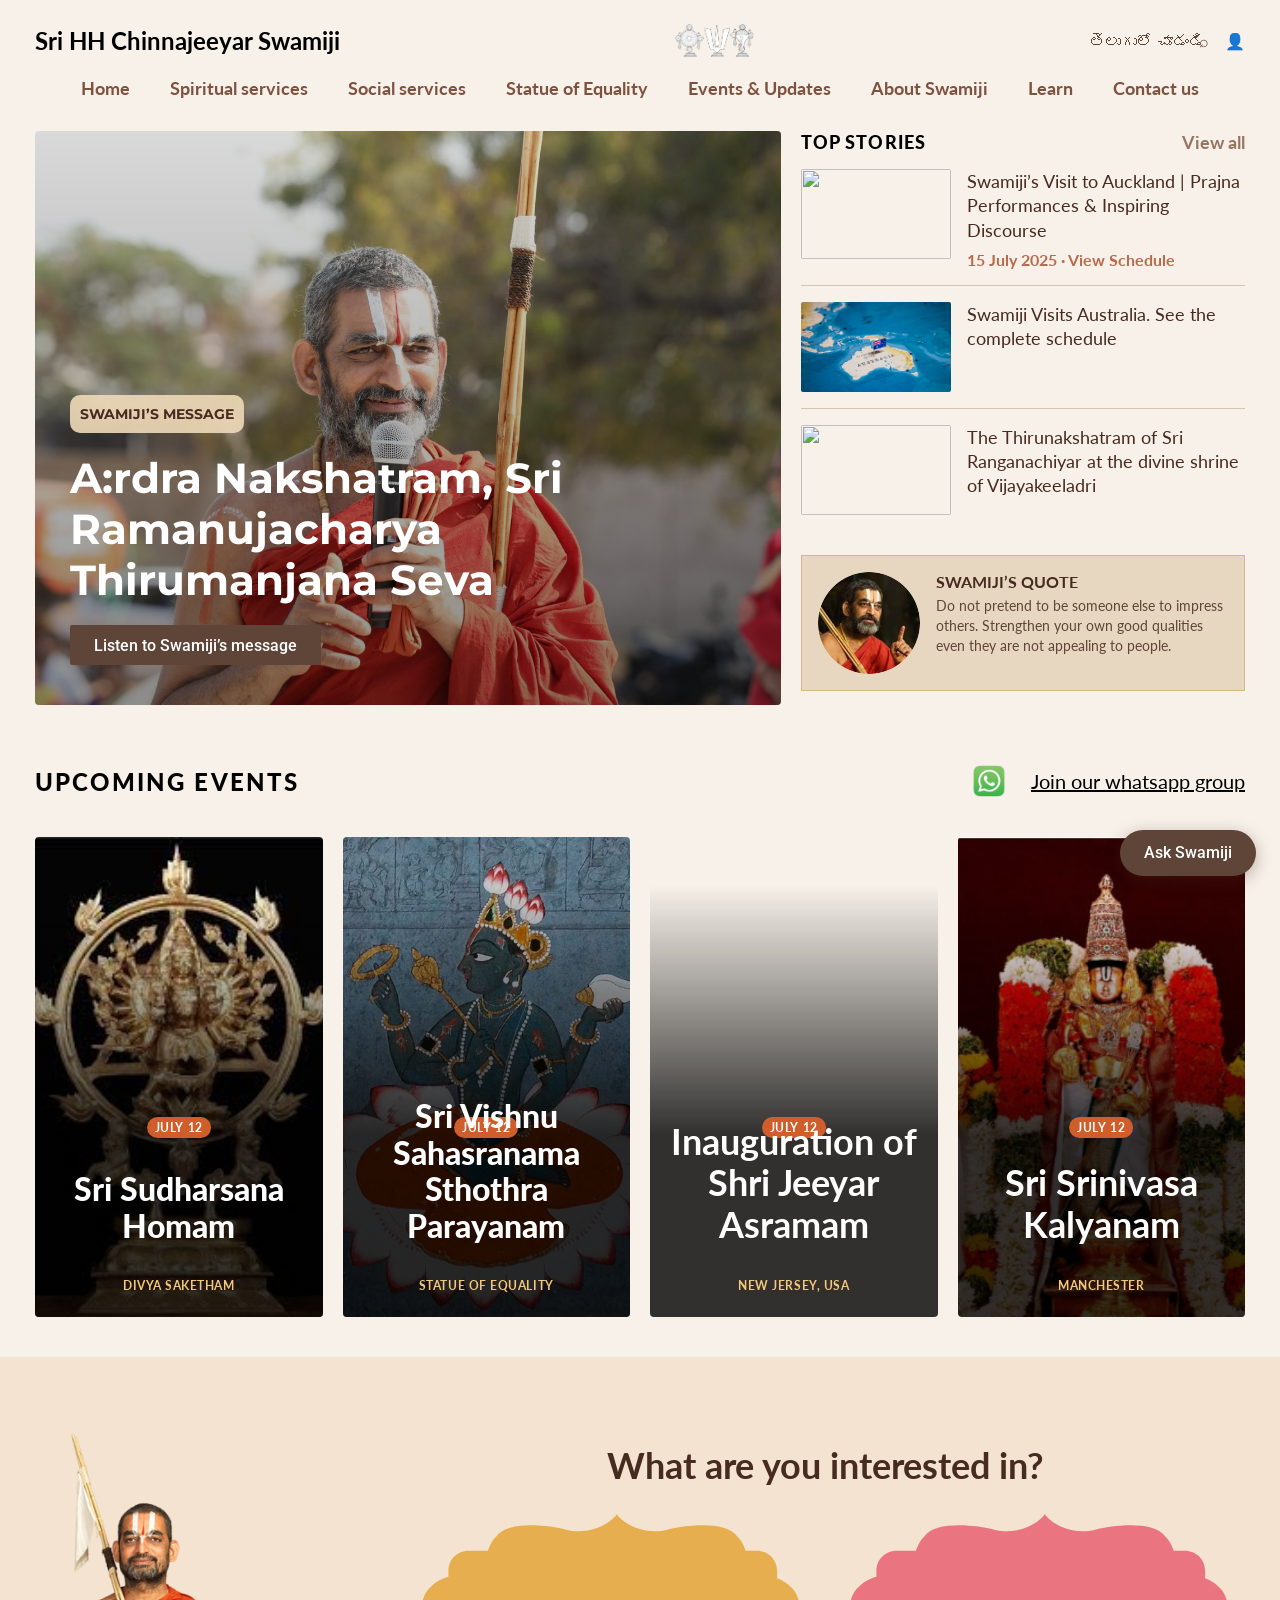
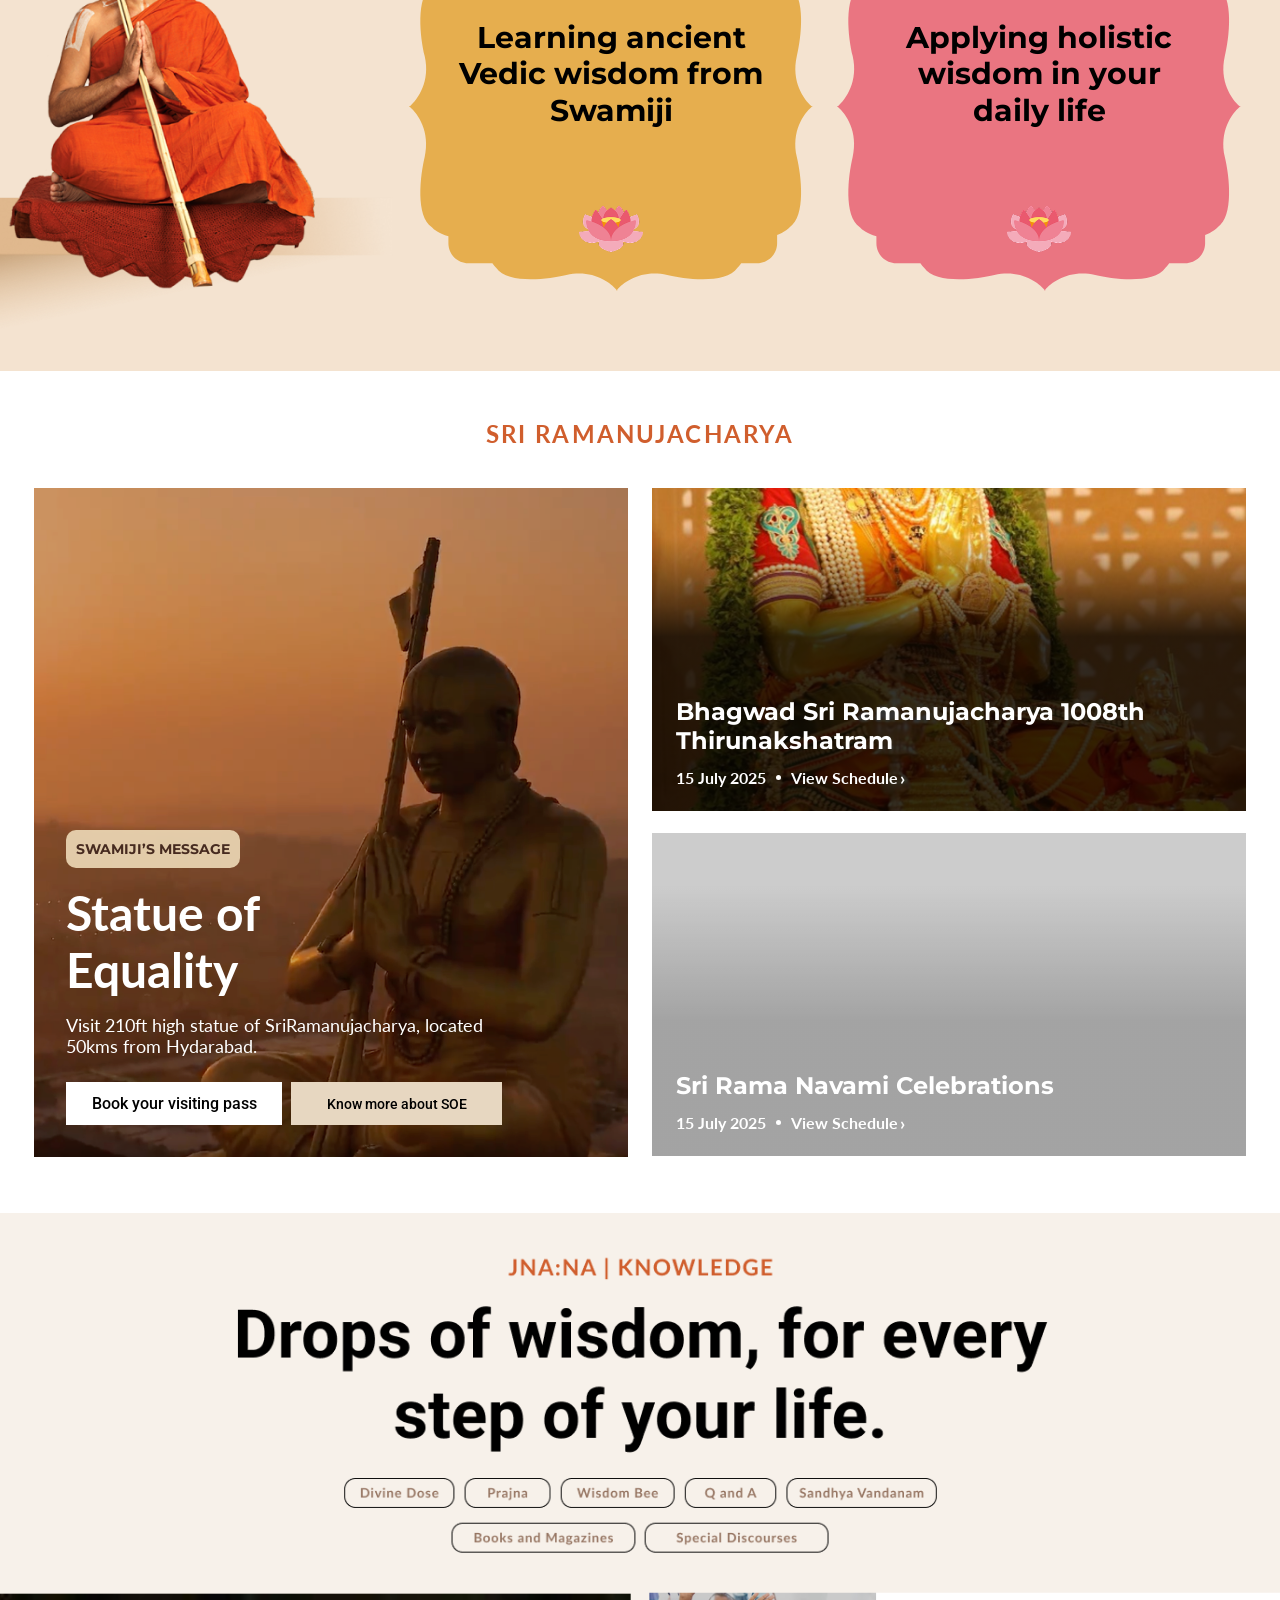
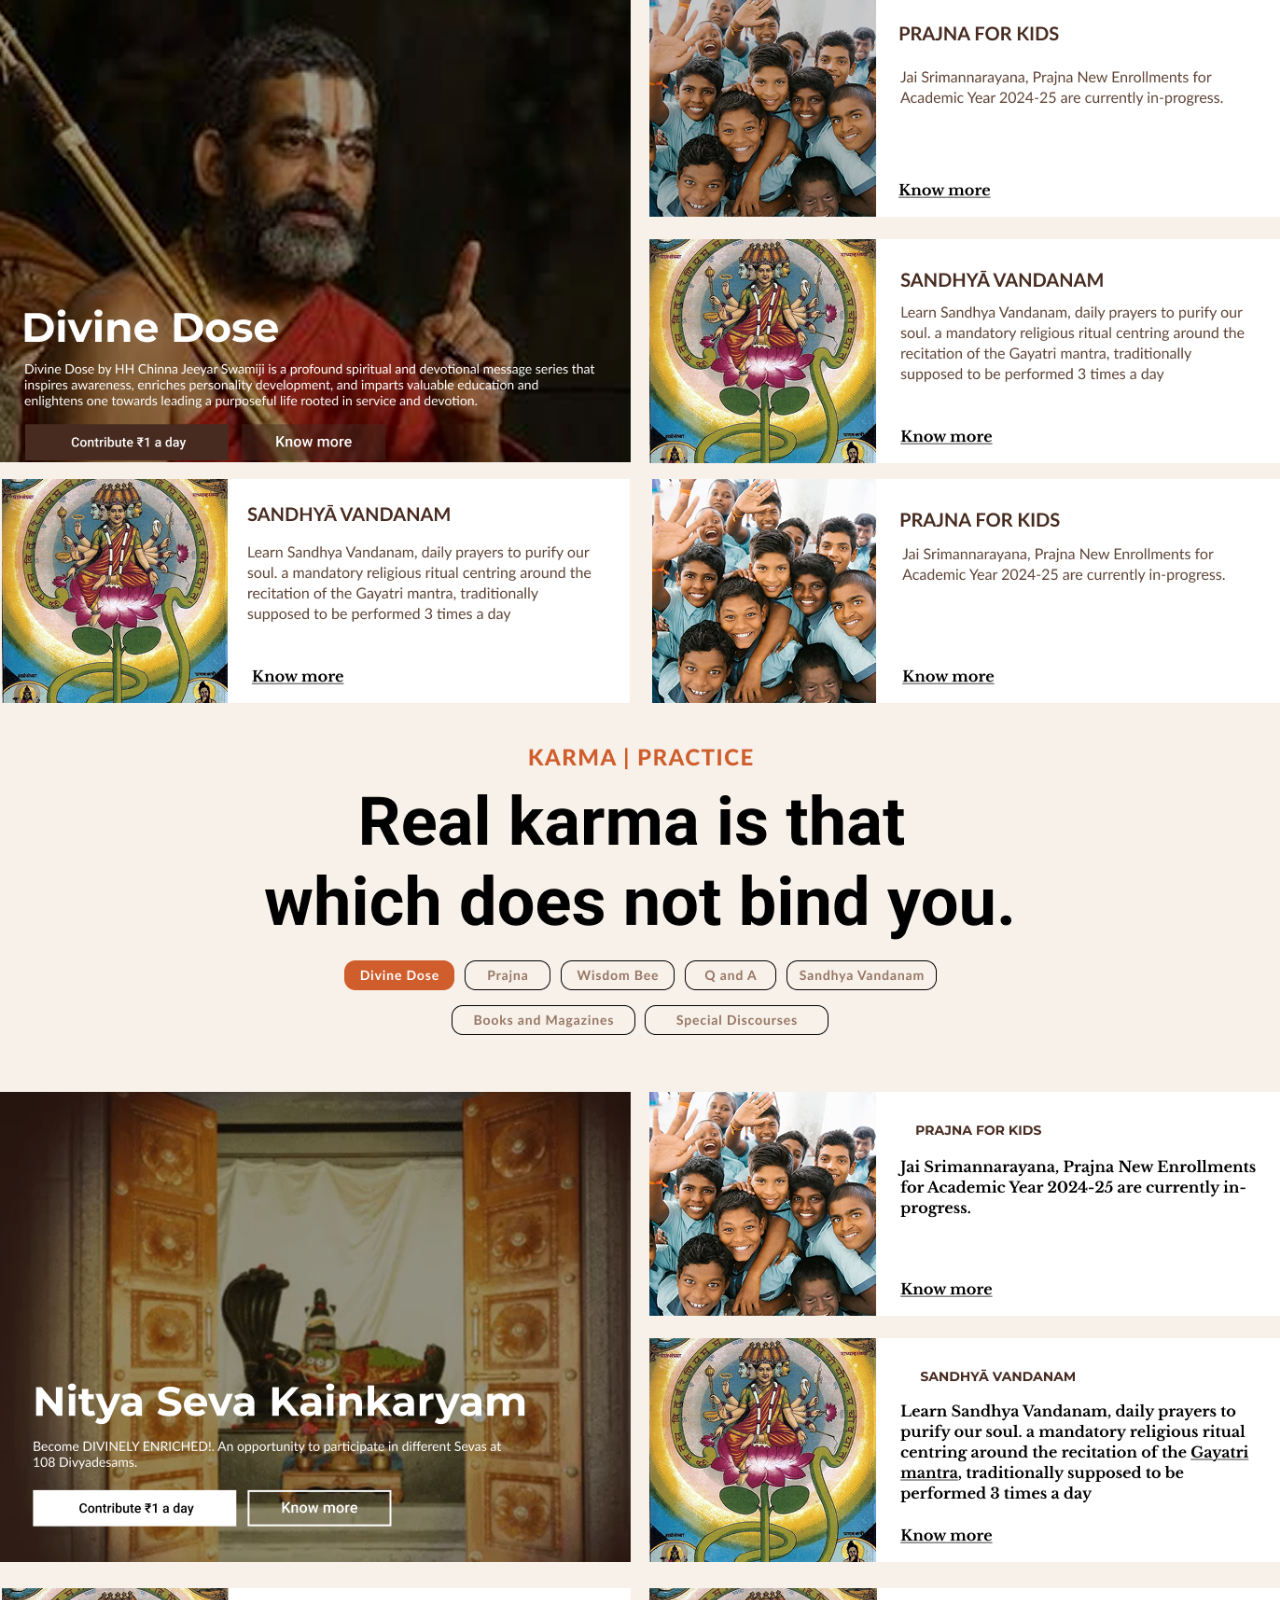
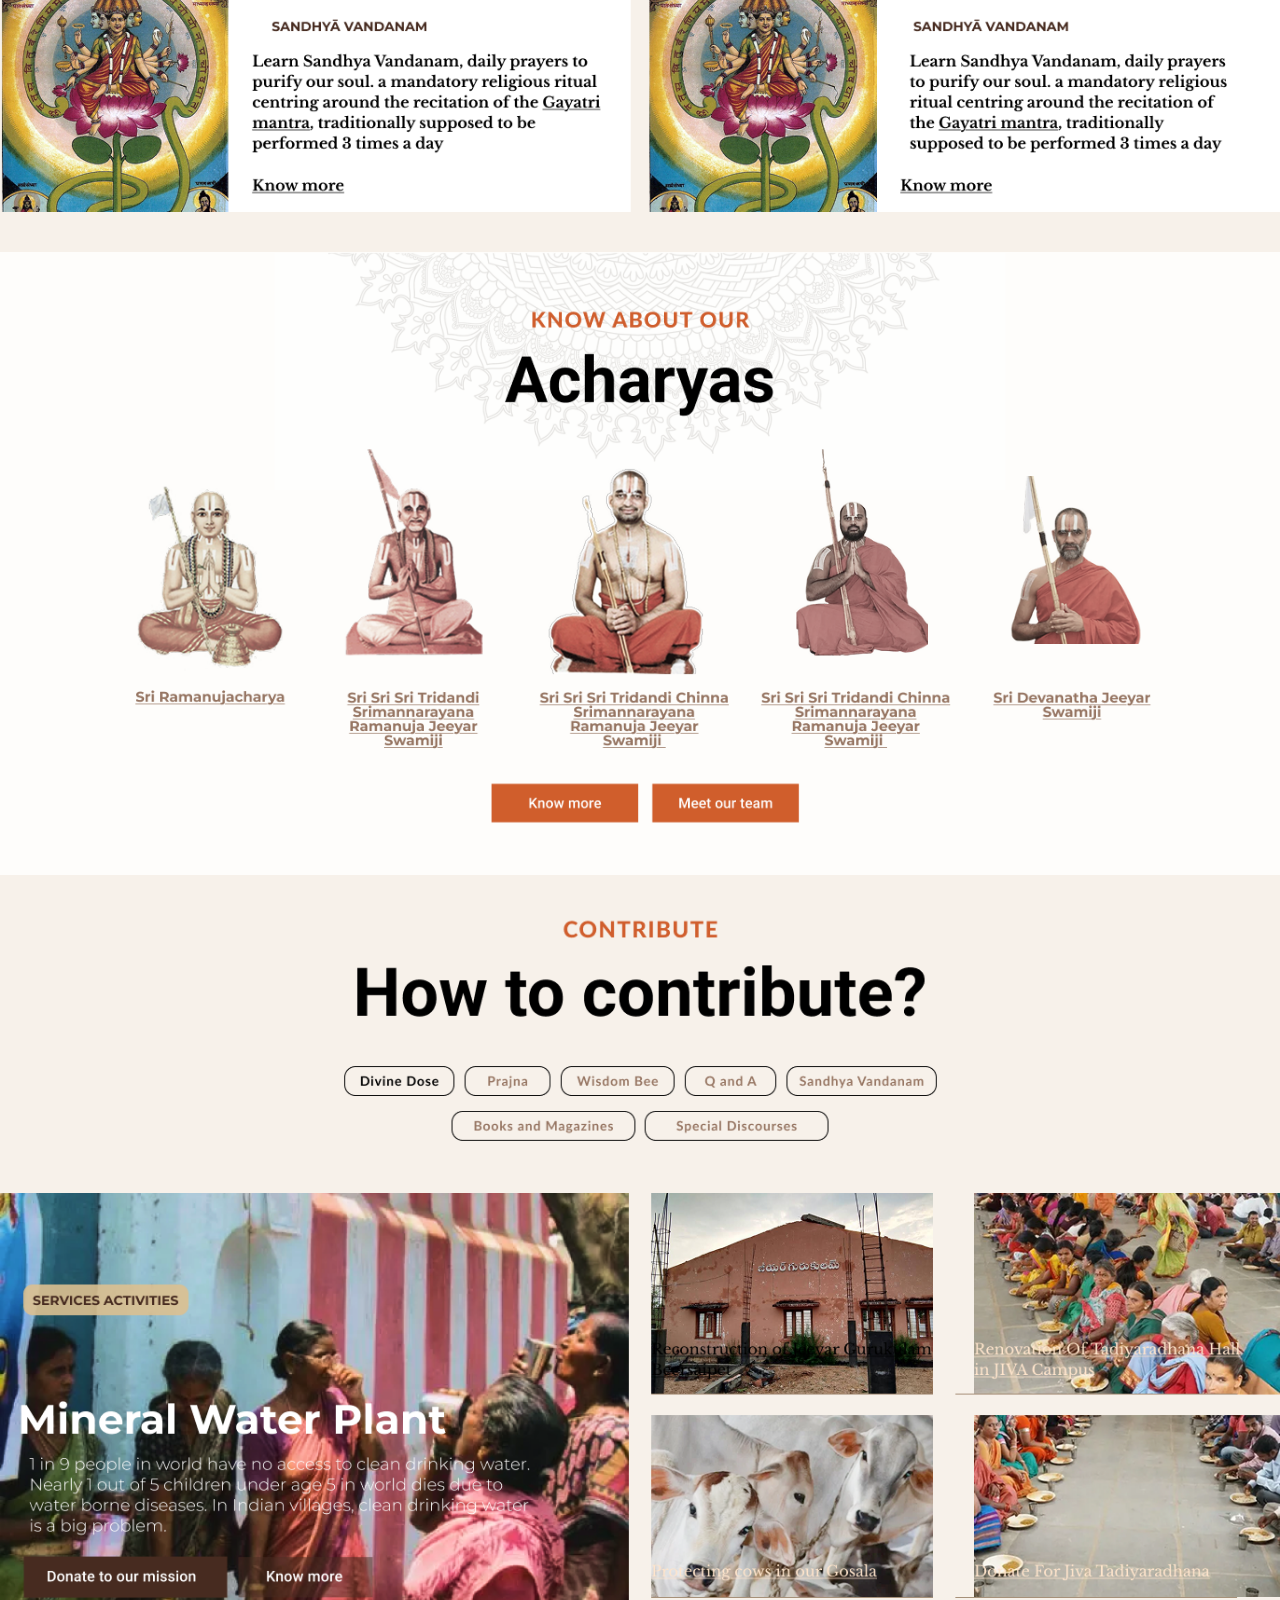
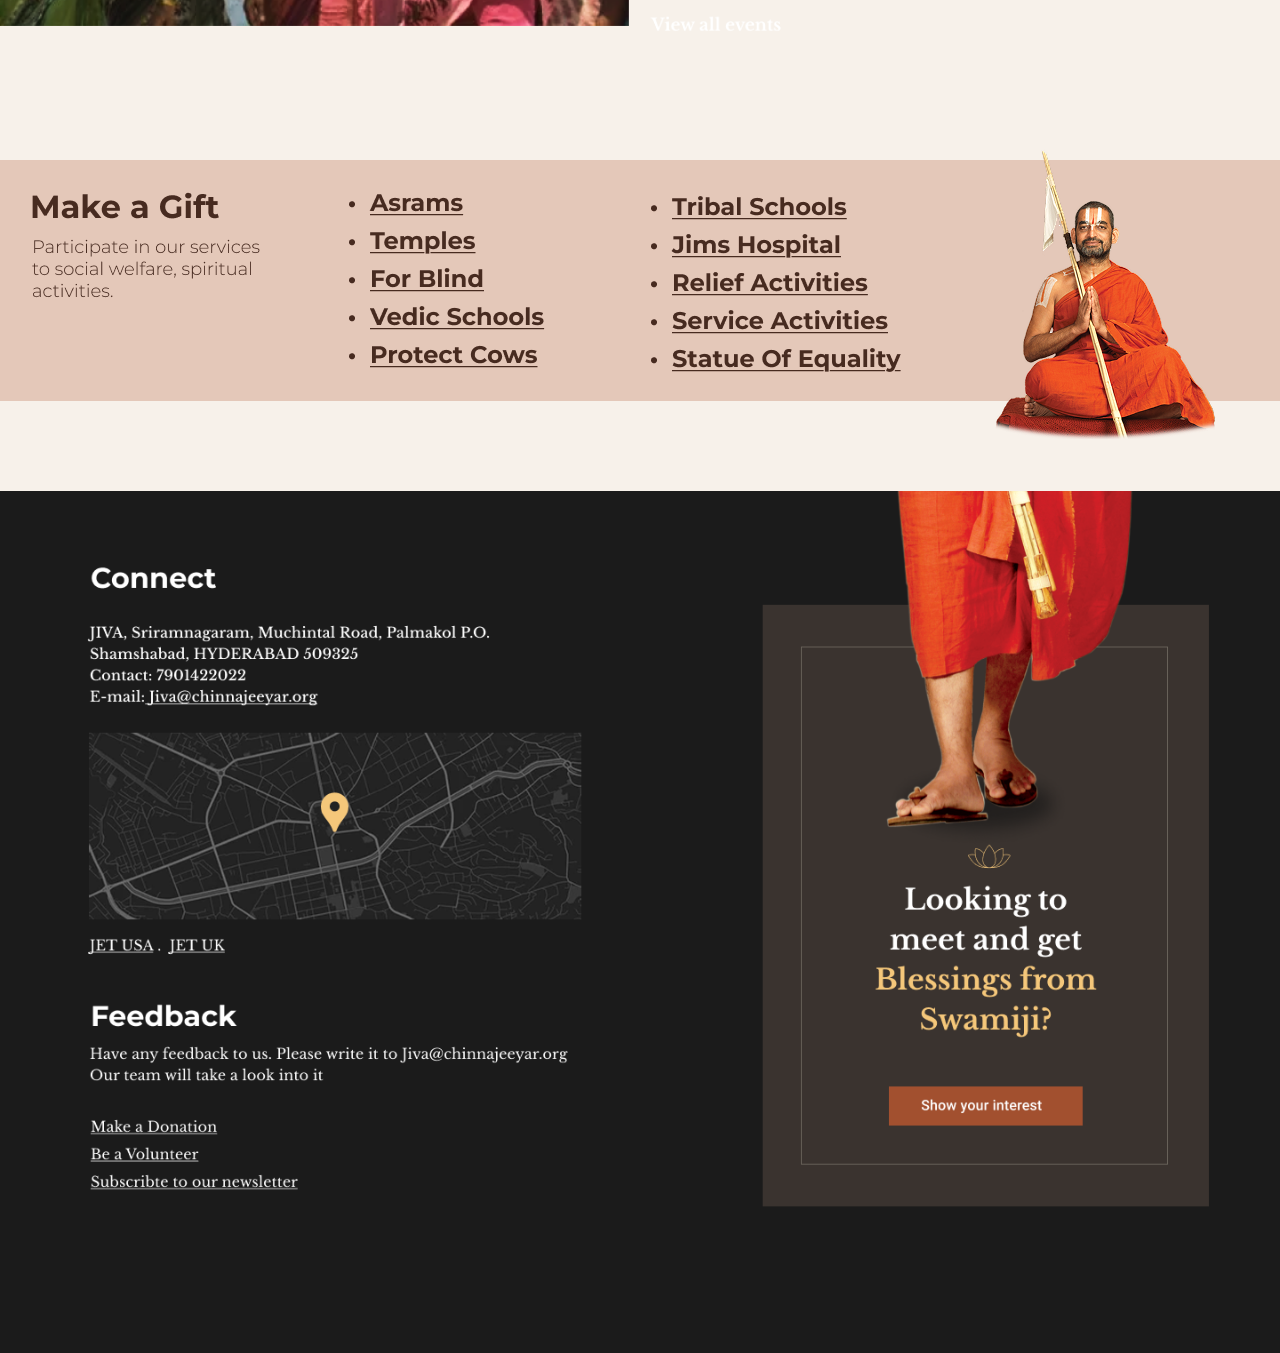
==== index.html @ 10e4eaa5 "Initial commit" ====
<!DOCTYPE html>
<html lang="en">
<head>
  <meta charset="UTF-8" />
  <meta name="viewport" content="width=device-width, initial-scale=1.0" />
  <title>Sri HH Chinnajeeyar Swamiji</title>
  <link rel="preconnect" href="https://fonts.googleapis.com" />
  <link rel="preconnect" href="https://fonts.gstatic.com" crossorigin />
  <link
    href="https://fonts.googleapis.com/css2?family=Lato:ital,wght@0,400;0,700;0,900;1,400&family=Montserrat:wght@400;700&family=Roboto:wght@500&display=swap"
    rel="stylesheet"
  />
  <link rel="stylesheet" href="styles/homepage.css" />
  <link rel="stylesheet" href="styles/interest-section.css" />
  <link rel="stylesheet" href="styles/soe-section.css" />
</head>
<body>
  <div class="page">
    <!-- Header -->
    <header class="site-header">
      <div class="site-header__inner">
        <p class="site-header__title">Sri HH Chinnajeeyar Swamiji</p>
        <img class="site-header__logo" src="Images/logo-shanku-chakra.png" alt="" width="77" height="33" />
        <nav class="site-nav" aria-label="Main">
          <a href="#">Home</a>
          <a href="#">Spiritual services</a>
          <a href="#">Social services</a>
          <a href="#">Statue of Equality</a>
          <a href="#">Events &amp; Updates</a>
          <a href="#">About Swamiji</a>
          <a href="#">Learn</a>
          <a href="#">Contact us</a>
        </nav>
        <p class="site-header__telugu">తెలుగులో చూడండి</p>
        <div class="site-header__icons">
          <span class="site-header__icon" aria-hidden="true">⌕</span>
          <span class="site-header__icon" aria-hidden="true">👤</span>
        </div>
      </div>
    </header>

    <!-- Hero + Top stories -->
    <section class="hero-block">
      <div class="hero-block__inner">
        <div class="hero-main">
          <img class="hero-main__image" src="Images/hero.jpg" alt="Swamiji at an event" />
          <div class="hero-main__overlay">
            <span class="hero-main__badge">Swamiji&rsquo;s message</span>
            <h1 class="hero-main__title">A:rdra Nakshatram, Sri Ramanujacharya Thirumanjana Seva</h1>
            <a href="#" class="hero-main__cta">Listen to Swamiji&rsquo;s message</a>
          </div>
        </div>

        <aside class="top-stories">
          <div class="top-stories__header">
            <h2 class="top-stories__heading">TOP STORIES</h2>
            <a href="#" class="top-stories__view-all">View all</a>
          </div>
          <article class="story-card">
            <img src="Images/story-1.jpg" alt="" class="story-card__thumb" width="147" height="90" />
            <div class="story-card__body">
              <h3>Swamiji&rsquo;s Visit to Auckland | Prajna Performances &amp; Inspiring Discourse</h3>
              <p class="story-card__meta"><span>15 July 2025</span> · <a href="#">View Schedule</a></p>
            </div>
          </article>
          <article class="story-card">
            <img src="Images/story-2.jpg" alt="" class="story-card__thumb" width="150" height="90" />
            <div class="story-card__body">
              <h3>Swamiji Visits Australia. See the complete schedule</h3>
            </div>
          </article>
          <article class="story-card">
            <img src="Images/story-3.jpg" alt="" class="story-card__thumb" width="150" height="89" />
            <div class="story-card__body">
              <h3>The Thirunakshatram of Sri Ranganachiyar at the divine shrine of Vijayakeeladri</h3>
            </div>
          </article>
          <div class="quote-box">
            <img src="Images/quote-avatar.jpg" alt="" class="quote-box__avatar" width="102" height="102" />
            <div class="quote-box__content">
              <p class="quote-box__label">Swamiji&rsquo;s quote</p>
              <blockquote>Do not pretend to be someone else to impress others. Strengthen your own good qualities even they are not appealing to people.</blockquote>
            </div>
          </div>
        </aside>
      </div>
    </section>

    <!-- Upcoming Events -->
    <section class="upcoming-events" aria-labelledby="upcoming-events-heading">
      <div class="upcoming-events__inner">
        <div class="upcoming-events__header">
          <h2 id="upcoming-events-heading" class="upcoming-events__title">UPCOMING EVENTS</h2>
          <a href="#" class="upcoming-events__whatsapp">
            <img src="Images/whatsapp.png" alt="" width="60" height="56" />
            Join our whatsapp group
          </a>
        </div>
        <div class="upcoming-events__grid">
          <article class="event-card">
            <div class="event-card__media">
              <img src="Images/event-sudharsana-homam.jpg" alt="" />
            </div>
            <span class="event-card__date">JULY 12</span>
            <h3 class="event-card__name">Sri Sudharsana Homam</h3>
            <p class="event-card__venue">DIVYA SAKETHAM</p>
          </article>
          <article class="event-card">
            <div class="event-card__media">
              <img src="Images/event-vishnu-sahasranama.jpg" alt="" />
            </div>
            <span class="event-card__date">JULY 12</span>
            <h3 class="event-card__name">Sri Vishnu Sahasranama Sthothra Parayanam</h3>
            <p class="event-card__venue">STATUE OF EQUALITY</p>
          </article>
          <article class="event-card">
            <div class="event-card__media">
              <img src="Images/event-jeeyar-ashramam.jpg" alt="" />
            </div>
            <span class="event-card__date">JULY 12</span>
            <h3 class="event-card__name">Inauguration of Shri Jeeyar Asramam</h3>
            <p class="event-card__venue">NEW JERSEY, USA</p>
          </article>
          <article class="event-card">
            <div class="event-card__media">
              <img src="Images/event-srinivasa-kalyanam.jpg" alt="" />
            </div>
            <span class="event-card__date">JULY 12</span>
            <h3 class="event-card__name">Sri Srinivasa Kalyanam</h3>
            <p class="event-card__venue">Manchester</p>
          </article>
        </div>
      </div>
    </section>

    <!-- Interest section (built previously) -->
    <section class="interest-section" aria-labelledby="interest-heading">
      <div class="interest-section__viewport">
        <div class="interest-section__canvas">
          <img
            class="interest-section__swamiji"
            src="Images/Swamiji.png"
            alt="Swamiji seated in meditation"
            width="420"
            height="572"
          />
          <div class="interest-section__content">
            <h2 id="interest-heading" class="interest-section__heading">
              What are you interested in?
            </h2>
            <div class="interest-section__cards">
              <div class="interest-card-slot interest-card-slot--knowledge">
                <a href="#knowledge-section" class="interest-card interest-card--knowledge">
                  <div class="interest-card__inner">
                    <div class="interest-card__face interest-card__face--front">
                      <div class="interest-card__shape" aria-hidden="true">
                        <img src="Images/Knowledge_1.svg" alt="" />
                      </div>
                      <div class="interest-card__body">
                        <div class="interest-card__text-area">
                          <p class="interest-card__text">
                            Learning ancient Vedic wisdom from Swamiji
                          </p>
                        </div>
                        <img class="interest-card__lotus" src="Images/Lotus.png" alt="" width="64" height="64" />
                      </div>
                    </div>
                    <div class="interest-card__face interest-card__face--back">
                      <div class="interest-card__shape" aria-hidden="true">
                        <img src="Images/Flipside.svg" alt="" />
                      </div>
                      <div class="interest-card__body">
                        <div class="interest-card__text-area">
                          <p class="interest-card__text interest-card__text--back">
                            Get knowledge from Scriptures, Sri HH&rsquo;s teachings, puranas, etc.
                          </p>
                        </div>
                      </div>
                    </div>
                  </div>
                </a>
                <a href="#knowledge-section" class="interest-card__explore">Explore</a>
              </div>
              <div class="interest-card-slot interest-card-slot--practice">
                <a href="#karma-section" class="interest-card interest-card--practice">
                  <div class="interest-card__inner">
                    <div class="interest-card__face interest-card__face--front">
                      <div class="interest-card__shape" aria-hidden="true">
                        <img src="Images/Practice_1.svg" alt="" />
                      </div>
                      <div class="interest-card__body">
                        <div class="interest-card__text-area">
                          <p class="interest-card__text">
                            Applying holistic wisdom in your daily life
                          </p>
                        </div>
                        <img class="interest-card__lotus" src="Images/Lotus.png" alt="" width="64" height="64" />
                      </div>
                    </div>
                    <div class="interest-card__face interest-card__face--back">
                      <div class="interest-card__shape" aria-hidden="true">
                        <img src="Images/Flipside.svg" alt="" />
                      </div>
                      <div class="interest-card__body">
                        <div class="interest-card__text-area">
                          <p class="interest-card__text interest-card__text--back interest-card__text--back-practice">
                            Get to know how to know apply holistic wisdom in daily life in 1) Protecting your Body, family, Society, Nature and God.
                          </p>
                        </div>
                      </div>
                    </div>
                  </div>
                </a>
                <a href="#karma-section" class="interest-card__explore">Explore more</a>
              </div>
            </div>
          </div>
        </div>
      </div>
    </section>

    <!-- Page sections from design exports -->
    <div class="page-sections">
      <section class="soe-section" aria-labelledby="soe-heading">
        <div class="soe-section__inner">
          <p id="soe-heading" class="soe-section__eyebrow">Sri Ramanujacharya</p>
          <div class="soe-section__grid">
            <article class="soe-feature">
              <img class="soe-feature__bg" src="Images/soe-statue.jpg" alt="" />
              <div class="soe-feature__overlay" aria-hidden="true"></div>
              <div class="soe-feature__content">
                <span class="soe-feature__badge">Swamiji&rsquo;s message</span>
                <h2 class="soe-feature__title">Statue of<br />Equality</h2>
                <p class="soe-feature__desc">
                  Visit 210ft high statue of SriRamanujacharya, located 50kms from Hydarabad.
                </p>
                <div class="soe-feature__actions">
                  <a href="#" class="soe-btn soe-btn--primary">Book your visiting pass</a>
                  <a href="#" class="soe-btn soe-btn--secondary">Know more about SOE</a>
                </div>
              </div>
            </article>
            <div class="soe-side">
              <article class="soe-card soe-card--thirunakshatram">
                <img class="soe-card__bg" src="Images/soe-thirunakshatram.jpg" alt="" />
                <div class="soe-card__overlay" aria-hidden="true"></div>
                <div class="soe-card__content">
                  <h3 class="soe-card__title">Bhagwad Sri Ramanujacharya 1008th Thirunakshatram</h3>
                  <p class="soe-card__meta">
                    <span>15 July 2025</span>
                    <span class="soe-card__dot" aria-hidden="true"></span>
                    <a href="#">View Schedule</a>
                  </p>
                </div>
              </article>
              <article class="soe-card soe-card--rama">
                <img class="soe-card__bg" src="Images/soe-rama-navami.jpg" alt="" />
                <div class="soe-card__overlay" aria-hidden="true"></div>
                <div class="soe-card__content">
                  <h3 class="soe-card__title">Sri Rama Navami Celebrations</h3>
                  <p class="soe-card__meta">
                    <span>15 July 2025</span>
                    <span class="soe-card__dot" aria-hidden="true"></span>
                    <a href="#">View Schedule</a>
                  </p>
                </div>
              </article>
            </div>
          </div>
        </div>
      </section>
      <section id="knowledge-section" class="page-section" aria-label="Jnaana Knowledge">
        <img src="Images/Knowledge.png" alt="Drops of wisdom — Jnaana Knowledge" width="1372" height="1125" />
      </section>
      <section id="karma-section" class="page-section" aria-label="Karma Practice">
        <img src="Images/Karma.png" alt="Real karma — Karma Practice" width="1372" height="1146" />
      </section>
      <section class="page-section" aria-label="Acharyas">
        <img src="Images/Acharyas.png" alt="Divine Heritage Acharyas" width="1440" height="701" />
      </section>
      <section class="page-section" aria-label="How to contribute">
        <img src="Images/Contribute.png" alt="How to contribute" width="1372" height="835" />
      </section>
      <section class="page-section" aria-label="Make a gift and links">
        <img src="Images/LInks.png" alt="Make a gift and quick links" width="1280" height="317" />
      </section>
      <footer class="page-section page-section--footer">
        <img src="Images/Footer.png" alt="Site footer" width="1440" height="970" />
      </footer>
    </div>
  </div>

  <a href="ask-swamiji.html" class="ask-swamiji-fab">Ask Swamiji</a>
</body>
</html>
---- styles/homepage.css ----
*,
*::before,
*::after {
  box-sizing: border-box;
  margin: 0;
  padding: 0;
}

html {
  scroll-behavior: smooth;
}

body {
  background-color: #f4e3d0;
  font-family: "Lato", sans-serif;
  color: #472b20;
}

#knowledge-section,
#karma-section {
  scroll-margin-top: 1.5rem;
}

.page {
  max-width: 1440px;
  margin: 0 auto;
  background-color: #f7f1ea;
}

/* Header */
.site-header {
  padding: 1.5rem 2.1875rem 0;
}

.site-header__inner {
  display: grid;
  grid-template-columns: auto 1fr auto;
  grid-template-rows: auto auto;
  align-items: center;
  gap: 0.5rem 1rem;
}

.site-header__title {
  grid-column: 1;
  grid-row: 1;
  font-size: 1.5rem;
  font-weight: 700;
  color: #000;
}

.site-header__logo {
  grid-column: 2;
  grid-row: 1;
  justify-self: center;
  height: 33px;
  width: auto;
}

.site-header__telugu,
.site-header__icons {
  grid-column: 3;
  grid-row: 1;
  justify-self: end;
}

.site-header__telugu {
  font-size: 1rem;
  color: #5f4537;
  margin-right: 2.5rem;
}

.site-header__icons {
  display: flex;
  gap: 1rem;
  font-size: 1rem;
  color: #5f4537;
}

.site-nav {
  grid-column: 1 / -1;
  grid-row: 2;
  display: flex;
  flex-wrap: wrap;
  justify-content: center;
  gap: 2.5rem;
  padding: 0.75rem 0 0.5rem;
}

.site-nav a {
  font-size: 1.125rem;
  font-weight: 700;
  color: #7f513f;
  text-decoration: none;
}

.site-nav a:hover {
  color: #472b20;
}

/* Hero */
.hero-block {
  padding: 1.5rem 2.1875rem 0;
}

.hero-block__inner {
  display: grid;
  grid-template-columns: 1fr 444px;
  gap: 1.25rem;
  align-items: start;
}

.hero-main {
  position: relative;
  border-radius: 4px;
  overflow: hidden;
  min-height: 574px;
}

.hero-main__image {
  width: 100%;
  height: 574px;
  object-fit: cover;
  display: block;
}

.hero-main__overlay {
  position: absolute;
  inset: 0;
  background: linear-gradient(180deg, rgba(0, 0, 0, 0.15) 0%, rgba(0, 0, 0, 0.45) 100%);
  display: flex;
  flex-direction: column;
  justify-content: flex-end;
  padding: 2.5rem 2.1875rem;
  gap: 1.25rem;
}

.hero-main__badge {
  align-self: flex-start;
  background: rgba(238, 218, 183, 0.9);
  color: #472b20;
  font-family: "Montserrat", sans-serif;
  font-weight: 700;
  font-size: 0.875rem;
  text-transform: uppercase;
  padding: 0.625rem;
  border-radius: 10px;
}

.hero-main__title {
  font-family: "Montserrat", sans-serif;
  font-weight: 700;
  font-size: clamp(2rem, 3.3vw, 3rem);
  line-height: 1.2;
  color: #fff;
  max-width: 48rem;
}

.hero-main__cta {
  align-self: flex-start;
  display: inline-block;
  background: #5f4537;
  color: #fff;
  font-family: "Roboto", sans-serif;
  font-weight: 500;
  font-size: 1rem;
  padding: 0.65rem 1.5rem;
  text-decoration: none;
  border-radius: 2px;
}

/* Top stories */
.top-stories {
  display: flex;
  flex-direction: column;
  gap: 1rem;
}

.top-stories__header {
  display: flex;
  justify-content: space-between;
  align-items: baseline;
}

.top-stories__heading {
  font-size: 1.125rem;
  font-weight: 900;
  letter-spacing: 0.06em;
  color: #000;
}

.top-stories__view-all {
  font-size: 1.125rem;
  font-weight: 700;
  color: #967562;
  text-decoration: none;
}

.story-card {
  display: grid;
  grid-template-columns: 150px 1fr;
  gap: 1rem;
  padding-bottom: 1rem;
  border-bottom: 1px solid #d5c4b0;
}

.story-card:last-of-type {
  border-bottom: none;
}

.story-card__thumb {
  width: 100%;
  height: 90px;
  object-fit: cover;
  border-radius: 2px;
}

.story-card__body h3 {
  font-size: 1.125rem;
  font-weight: 400;
  line-height: 1.35;
  color: #472b20;
  margin-bottom: 0.5rem;
}

.story-card__meta {
  font-size: 1rem;
  font-weight: 700;
  color: #ba6a4b;
}

.story-card__meta a {
  color: #ba6a4b;
  text-decoration: none;
}

.quote-box {
  display: grid;
  grid-template-columns: 102px 1fr;
  gap: 1rem;
  background: #e7d7c1;
  border: 1px solid #d5b787;
  padding: 1rem;
  margin-top: 0.5rem;
}

.quote-box__avatar {
  width: 102px;
  height: 102px;
  border-radius: 50%;
  object-fit: cover;
}

.quote-box__label {
  font-size: 1rem;
  font-weight: 700;
  text-transform: uppercase;
  margin-bottom: 0.35rem;
}

.quote-box blockquote {
  font-size: 0.875rem;
  line-height: 1.4;
  color: #5f4537;
}

/* Upcoming events */
.upcoming-events {
  padding: 3rem 2.1875rem 2.5rem;
}

.upcoming-events__inner {
  max-width: 100%;
}

.upcoming-events__header {
  display: flex;
  justify-content: space-between;
  align-items: center;
  margin-bottom: 1.75rem;
  flex-wrap: wrap;
  gap: 1rem;
}

.upcoming-events__title {
  font-size: 1.5rem;
  font-weight: 900;
  letter-spacing: 0.09em;
  color: #000;
}

.upcoming-events__whatsapp {
  display: flex;
  align-items: center;
  gap: 0.75rem;
  font-size: 1.25rem;
  color: #000;
  text-decoration: underline;
}

.upcoming-events__whatsapp img {
  flex-shrink: 0;
}

.upcoming-events__grid {
  display: grid;
  grid-template-columns: repeat(4, 1fr);
  gap: 1.25rem;
}

.event-card {
  position: relative;
  border-radius: 4px;
  overflow: hidden;
  min-height: 480px;
}

.event-card__media {
  position: absolute;
  inset: 0;
}

.event-card__media img {
  width: 100%;
  height: 100%;
  object-fit: cover;
}

.event-card__media::after {
  content: "";
  position: absolute;
  inset: 0;
  background: linear-gradient(180deg, rgba(0, 0, 0, 0) 10%, rgba(0, 0, 0, 0.8) 62%);
}

.event-card__date {
  position: absolute;
  top: 17.5rem;
  left: 50%;
  transform: translateX(-50%);
  z-index: 1;
  background: #d05e2d;
  color: #fff;
  font-size: 0.75rem;
  font-weight: 700;
  letter-spacing: 0.045em;
  padding: 0.2rem 0.5rem;
  border-radius: 12px;
}

.event-card__name {
  position: absolute;
  bottom: 4.5rem;
  left: 0;
  right: 0;
  z-index: 1;
  padding: 0 1.25rem;
  font-size: 2rem;
  font-weight: 900;
  line-height: 1.15;
  text-align: center;
  color: #fff;
}

.event-card:nth-child(3) .event-card__name,
.event-card:nth-child(4) .event-card__name {
  font-size: 2.25rem;
  font-weight: 700;
}

.event-card__venue {
  position: absolute;
  bottom: 1.5rem;
  left: 0;
  right: 0;
  z-index: 1;
  text-align: center;
  font-size: 0.75rem;
  font-weight: 700;
  letter-spacing: 0.045em;
  text-transform: uppercase;
  color: #f5c77a;
}

@media (max-width: 1200px) {
  .hero-block__inner {
    grid-template-columns: 1fr;
  }

  .upcoming-events__grid {
    grid-template-columns: repeat(2, 1fr);
  }
}

/* Full-width design section images */
.page-sections {
  display: flex;
  flex-direction: column;
  gap: 40px;
  width: 100%;
  background-color: #f7f1ea;
}

.page-section {
  width: 100%;
  line-height: 0;
}

.page-section img {
  display: block;
  width: 100%;
  height: auto;
}

/* Floating "Ask Swamiji" button */
.ask-swamiji-fab {
  position: fixed;
  right: 1.5rem;
  bottom: 1.5rem;
  z-index: 1000;
  display: inline-flex;
  align-items: center;
  justify-content: center;
  padding: 0.85rem 1.5rem;
  border: none;
  border-radius: 999px;
  background: #5f4537;
  color: #fff;
  font-family: "Roboto", sans-serif;
  font-weight: 500;
  font-size: 1rem;
  line-height: 1.2;
  text-decoration: none;
  cursor: pointer;
  box-shadow: 0 4px 16px rgba(71, 43, 32, 0.35);
  transition: background-color 0.2s ease, transform 0.2s ease, box-shadow 0.2s ease;
}

.ask-swamiji-fab:hover {
  background: #472b20;
  transform: translateY(-2px);
  box-shadow: 0 6px 20px rgba(71, 43, 32, 0.4);
}

.ask-swamiji-fab:focus-visible {
  outline: 2px solid #d5b787;
  outline-offset: 3px;
}

@media (max-width: 768px) {
  .ask-swamiji-fab {
    right: 1rem;
    bottom: 1rem;
    font-size: 0.9375rem;
    padding: 0.75rem 1.25rem;
  }

  .site-header__inner {
    grid-template-columns: 1fr;
    text-align: center;
  }

  .site-header__logo {
    justify-self: center;
  }

  .site-nav {
    gap: 1rem;
  }

  .upcoming-events__grid {
    grid-template-columns: 1fr;
  }

  .event-card {
    min-height: 420px;
  }
}
---- styles/interest-section.css ----
/* Interest section — embedded in homepage */
.interest-section {
  background-color: #f4e3d0;
  display: flex;
  justify-content: center;
  overflow-x: auto;
  width: 100%;
}

.interest-section__viewport {
  width: 100%;
  display: flex;
  justify-content: center;
}

.interest-section__canvas {
  position: relative;
  width: 1400px;
  height: 614px;
  flex-shrink: 0;
  background-color: #f4e3d0;
}

.interest-section__swamiji {
  position: absolute;
  left: 40px;
  bottom: 0;
  height: 572px;
  width: auto;
  object-fit: contain;
  object-position: bottom left;
  pointer-events: none;
  user-select: none;
}

.interest-section__content {
  position: absolute;
  left: 418px;
  right: 48px;
  top: 0;
  bottom: 0;
  display: flex;
  flex-direction: column;
  align-items: center;
  justify-content: center;
  padding-top: 8px;
}

.interest-section__heading {
  width: 496px;
  height: 41px;
  font-family: "Lato", sans-serif;
  font-weight: 700;
  font-size: 36px;
  line-height: 115%;
  text-align: center;
  color: #472b20;
  margin-bottom: 28px;
  flex-shrink: 0;
}

.interest-section__cards {
  display: flex;
  flex-direction: row;
  align-items: flex-start;
  justify-content: center;
  gap: 24px;
}

.interest-card-slot {
  position: relative;
  width: 404px;
  flex-shrink: 0;
}

.interest-card {
  display: block;
  width: 404px;
  height: 377px;
  text-decoration: none;
  color: inherit;
  perspective: 1200px;
}

.interest-card__inner {
  position: relative;
  width: 100%;
  height: 100%;
  transform-style: preserve-3d;
  transition: transform 0.65s cubic-bezier(0.4, 0.2, 0.2, 1);
}

.interest-card:hover .interest-card__inner,
.interest-card:focus-visible .interest-card__inner,
.interest-card-slot:hover .interest-card__inner {
  transform: rotateY(180deg);
}

.interest-card__face {
  position: absolute;
  inset: 0;
  width: 100%;
  height: 100%;
  backface-visibility: hidden;
  -webkit-backface-visibility: hidden;
}

.interest-card__face--back {
  transform: rotateY(180deg);
}

.interest-card__shape {
  position: absolute;
  inset: 0;
  width: 100%;
  height: 100%;
}

.interest-card__shape img {
  width: 100%;
  height: 100%;
  display: block;
}

.interest-card__body {
  position: relative;
  z-index: 1;
  display: flex;
  flex-direction: column;
  align-items: center;
  height: 100%;
  padding: 2.5rem 1.75rem 2rem;
  text-align: center;
}

.interest-card__text-area {
  flex: 1;
  display: flex;
  align-items: center;
  justify-content: center;
  width: 100%;
  padding: 0 1.25rem;
  min-height: 0;
}

.interest-card__text {
  font-family: "Montserrat", sans-serif;
  font-weight: 700;
  font-size: 30px;
  line-height: 1.22;
  color: #000;
  max-width: 19rem;
  margin: 0;
}

.interest-card__text--back {
  font-weight: 400;
  font-size: 26px;
  line-height: 1.3;
  max-width: 17.5rem;
  color: #1a1a1a;
}

.interest-card__text--back-practice {
  font-size: 22px;
  line-height: 1.28;
  max-width: 20rem;
}

.interest-card__lotus {
  width: 64px;
  height: 64px;
  object-fit: contain;
  flex-shrink: 0;
  margin-top: auto;
}

.interest-card__explore {
  position: absolute;
  left: 50%;
  top: calc(100% + 14px);
  transform: translateX(-50%) translateY(8px);
  display: inline-block;
  padding: 0.65rem 2.75rem;
  font-family: "Montserrat", sans-serif;
  font-weight: 700;
  font-size: 18px;
  line-height: 1.2;
  color: #ffffff;
  background-color: #c45c2e;
  border-radius: 6px;
  text-decoration: none;
  opacity: 0;
  visibility: hidden;
  transition:
    opacity 0.35s ease 0.15s,
    visibility 0.35s ease 0.15s,
    transform 0.35s ease 0.15s;
  pointer-events: none;
  white-space: nowrap;
}

.interest-card-slot--knowledge:hover .interest-card__explore,
.interest-card-slot--knowledge:focus-within .interest-card__explore,
.interest-card-slot--practice:hover .interest-card__explore,
.interest-card-slot--practice:focus-within .interest-card__explore {
  opacity: 1;
  visibility: visible;
  transform: translateX(-50%) translateY(0);
  pointer-events: auto;
}

@media (min-width: 1024px) and (max-width: 1399px) {
  .interest-section__viewport {
    height: calc(614px * (100vw / 1400px));
  }

  .interest-section__canvas {
    transform: scale(calc(100vw / 1400px));
    transform-origin: top center;
  }
}

@media (max-width: 1023px) {
  .interest-section {
    overflow-x: hidden;
  }

  .interest-section__viewport {
    height: auto;
  }

  .interest-section__canvas {
    width: 100%;
    max-width: 100%;
    height: auto;
    min-height: 0;
    padding: 2rem 1.25rem 2.5rem;
    display: flex;
    flex-direction: column;
    align-items: center;
  }

  .interest-section__swamiji {
    position: relative;
    left: auto;
    bottom: auto;
    height: min(72vw, 360px);
    margin: 0 auto 1.5rem;
  }

  .interest-section__content {
    position: relative;
    left: auto;
    right: auto;
    width: 100%;
    padding-top: 0;
  }

  .interest-section__heading {
    width: 100%;
    max-width: 32rem;
    height: auto;
    font-size: clamp(2rem, 6.5vw, 2.5rem);
    margin-bottom: 2rem;
  }

  .interest-section__cards {
    flex-direction: column;
    gap: 1.5rem;
    width: 100%;
    align-items: center;
  }

  .interest-card-slot {
    width: min(404px, 100%);
    max-width: 22.5rem;
    aspect-ratio: 404 / 377;
  }

  .interest-card {
    width: 100%;
    height: 100%;
  }

  .interest-card__inner {
    position: absolute;
    inset: 0;
  }

  .interest-card__text {
    font-size: clamp(1.5rem, 5.5vw, 1.875rem);
    max-width: 20rem;
  }

  .interest-card__text--back {
    font-size: clamp(1.25rem, 4.5vw, 1.625rem);
    max-width: 18rem;
  }

  .interest-card__text--back-practice {
    font-size: clamp(1.1rem, 4vw, 1.375rem);
    max-width: 19rem;
  }

  .interest-card__lotus {
    width: 72px;
    height: 72px;
  }

  .interest-card-slot--knowledge,
  .interest-card-slot--practice {
    margin-bottom: 3.25rem;
  }
}
---- styles/soe-section.css ----
/* Statue of Equality section */
.soe-section {
  background-color: #ffffff;
  padding: 3rem 2.125rem 3.5rem;
}

.soe-section__inner {
  max-width: 1378px;
  margin: 0 auto;
}

.soe-section__eyebrow {
  font-family: "Lato", sans-serif;
  font-weight: 700;
  font-size: 1.5rem;
  letter-spacing: 0.09em;
  text-transform: uppercase;
  color: #d05e2d;
  text-align: center;
  margin-bottom: 2.5rem;
}

.soe-section__grid {
  display: grid;
  grid-template-columns: minmax(0, 677px) minmax(0, 675px);
  gap: 1.5rem;
  justify-content: center;
  align-items: start;
}

.soe-feature {
  position: relative;
  min-height: 669px;
  display: flex;
  flex-direction: column;
  justify-content: flex-end;
  padding: 2rem 2.5rem 2rem 2rem;
  overflow: hidden;
}

.soe-feature__bg {
  position: absolute;
  inset: 0;
  width: 100%;
  height: 100%;
  object-fit: cover;
  z-index: 0;
}

.soe-feature__overlay {
  position: absolute;
  inset: 0;
  background: rgba(0, 0, 0, 0.2);
  z-index: 1;
}

.soe-feature__content {
  position: relative;
  z-index: 2;
  max-width: 38.5rem;
}

.soe-feature__badge {
  display: inline-block;
  background: rgba(238, 218, 183, 0.9);
  color: #472b20;
  font-family: "Montserrat", sans-serif;
  font-weight: 700;
  font-size: 0.875rem;
  text-transform: uppercase;
  padding: 0.625rem;
  border-radius: 10px;
  margin-bottom: 1rem;
}

.soe-feature__title {
  font-family: "Lato", sans-serif;
  font-weight: 700;
  font-size: 3rem;
  line-height: 1.2;
  color: #fff;
  margin-bottom: 1rem;
}

.soe-feature__desc {
  font-family: "Lato", sans-serif;
  font-weight: 400;
  font-size: 1.125rem;
  line-height: 1.2;
  color: #fff;
  margin-bottom: 1.5rem;
  max-width: 28.5rem;
}

.soe-feature__actions {
  display: flex;
  flex-wrap: wrap;
  gap: 0.5625rem;
}

.soe-btn {
  display: inline-flex;
  align-items: center;
  justify-content: center;
  min-height: 43px;
  padding: 0.5rem 1.25rem;
  font-family: "Roboto", sans-serif;
  font-weight: 500;
  font-size: 1rem;
  text-decoration: none;
  border: none;
  cursor: pointer;
}

.soe-btn--primary {
  background: #fff;
  color: #000;
  min-width: 216px;
}

.soe-btn--secondary {
  background: #e7d7c1;
  color: #000;
  min-width: 211px;
  font-size: 0.85rem;
}

.soe-side {
  display: flex;
  flex-direction: column;
  gap: 1.375rem;
}

.soe-card {
  position: relative;
  min-height: 323px;
  display: flex;
  flex-direction: column;
  justify-content: flex-end;
  padding: 0 1.5rem 1.5rem 1.5rem;
  overflow: hidden;
}

.soe-card__bg {
  position: absolute;
  inset: 0;
  width: 100%;
  height: 100%;
  object-fit: cover;
  z-index: 0;
}

.soe-card__overlay {
  position: absolute;
  inset: 0;
  background: linear-gradient(180deg, rgba(0, 0, 0, 0) 15%, rgba(0, 0, 0, 0.8) 46%);
  z-index: 1;
}

.soe-card--rama .soe-card__overlay {
  background: linear-gradient(
    90deg,
    rgba(0, 0, 0, 0.2) 0%,
    rgba(0, 0, 0, 0.2) 100%
  ),
  linear-gradient(180deg, rgba(0, 0, 0, 0) 16%, rgba(0, 0, 0, 0.2) 58%);
}

.soe-card__content {
  position: relative;
  z-index: 2;
}

.soe-card__title {
  font-family: "Montserrat", sans-serif;
  font-weight: 700;
  font-size: 1.5rem;
  line-height: 1.2;
  color: #fff;
  margin-bottom: 0.75rem;
  max-width: 30rem;
}

.soe-card__meta {
  display: flex;
  align-items: center;
  gap: 0.625rem;
  font-family: "Lato", sans-serif;
  font-weight: 700;
  font-size: 1rem;
  color: #fff;
}

.soe-card__meta a {
  color: #fff;
  text-decoration: none;
  display: inline-flex;
  align-items: center;
  gap: 0.125rem;
}

.soe-card__meta a::after {
  content: "›";
  font-size: 1.125rem;
  line-height: 1;
}

.soe-card__dot {
  width: 5px;
  height: 5px;
  border-radius: 50%;
  background: #fff;
  flex-shrink: 0;
}

@media (max-width: 1200px) {
  .soe-section__grid {
    grid-template-columns: 1fr;
  }

  .soe-feature {
    min-height: 520px;
  }
}

@media (max-width: 768px) {
  .soe-section {
    padding: 2rem 1.25rem;
  }

  .soe-feature__title {
    font-size: 2.25rem;
  }

  .soe-feature__actions {
    flex-direction: column;
  }

  .soe-btn--primary,
  .soe-btn--secondary {
    width: 100%;
    min-width: 0;
  }
}
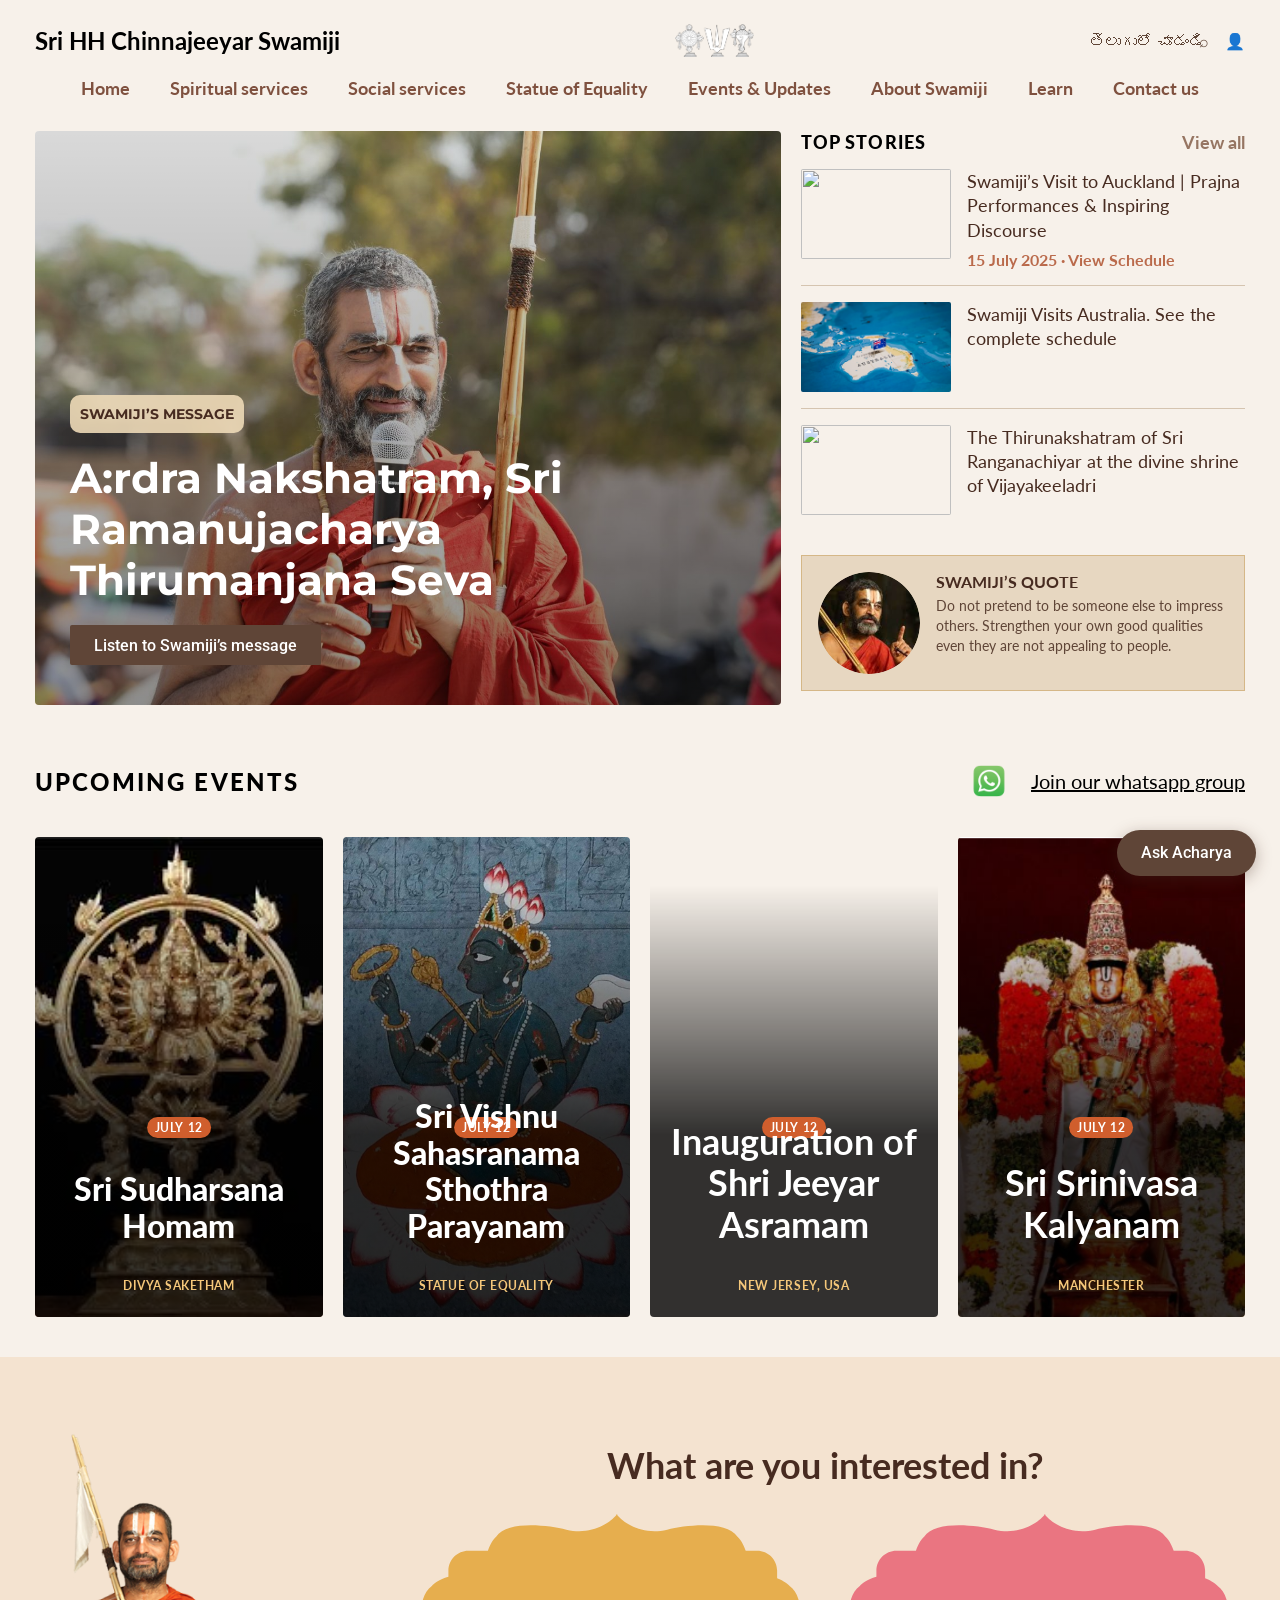
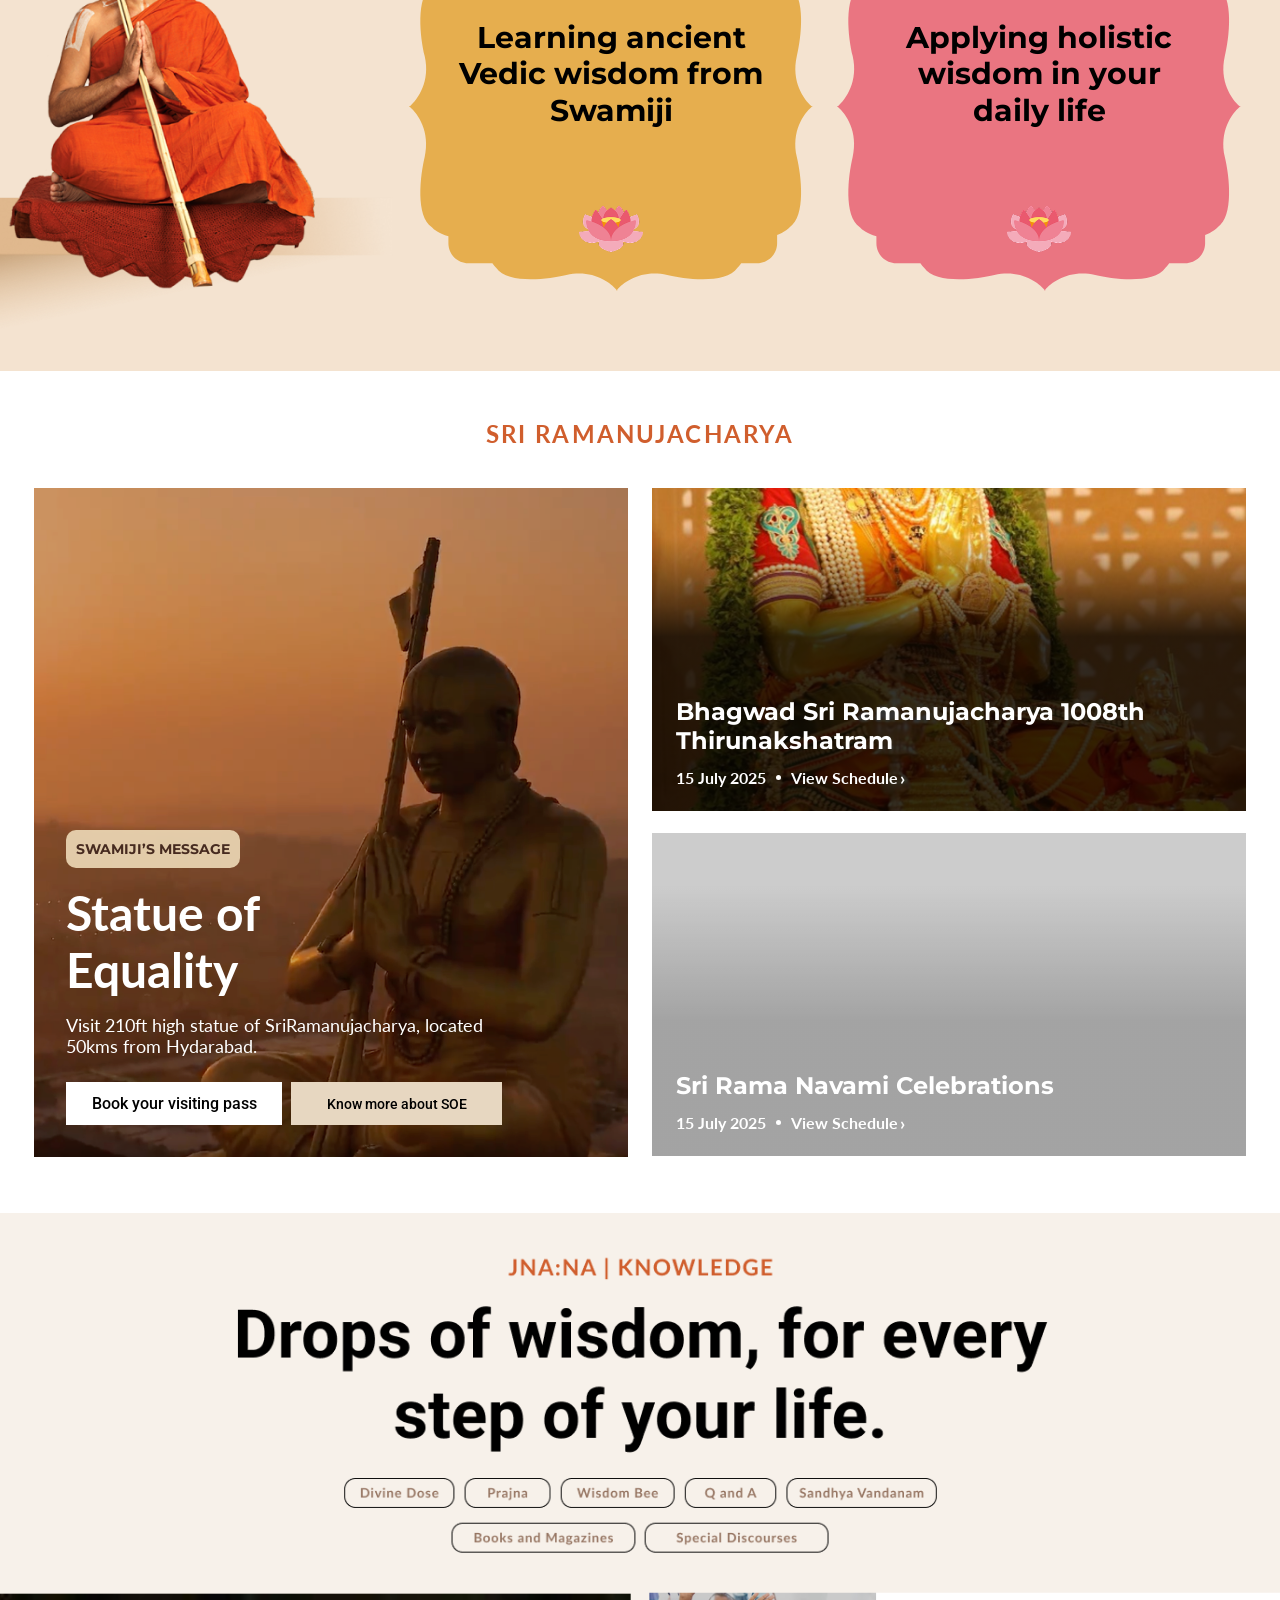
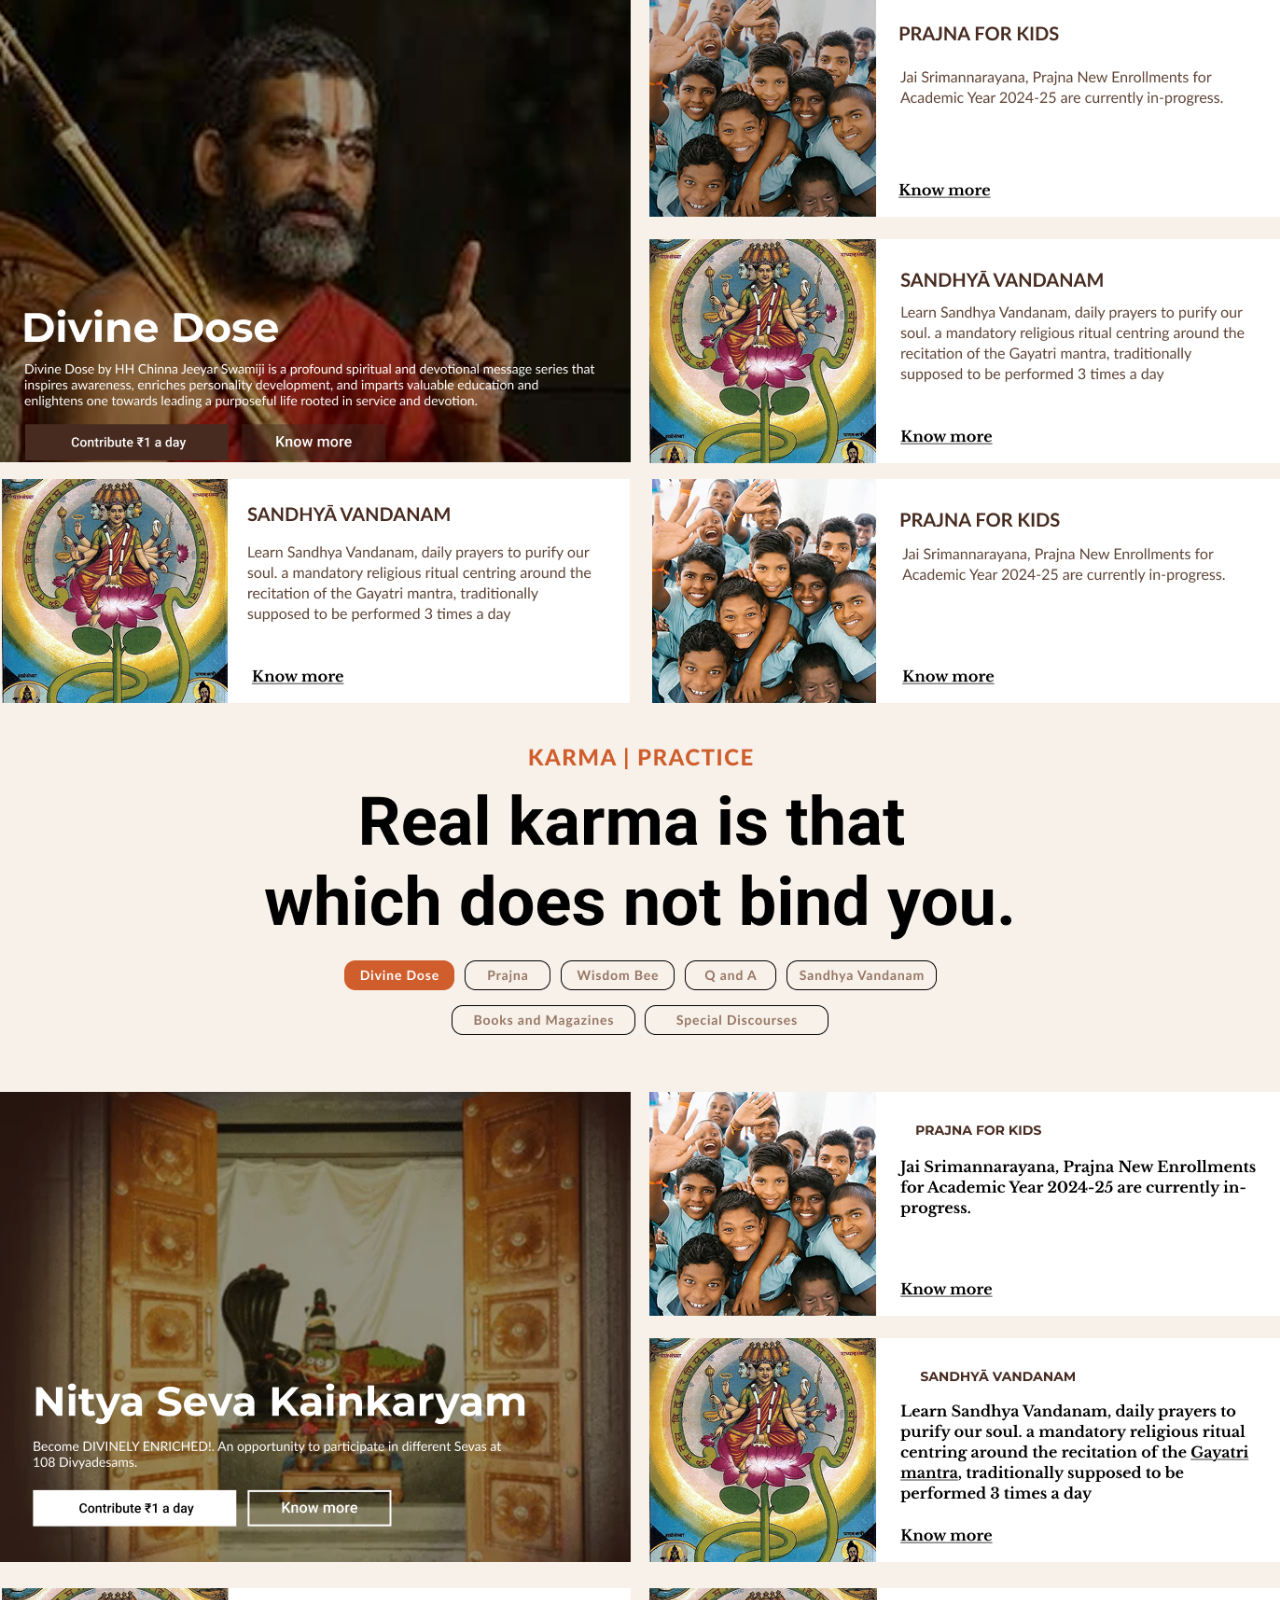
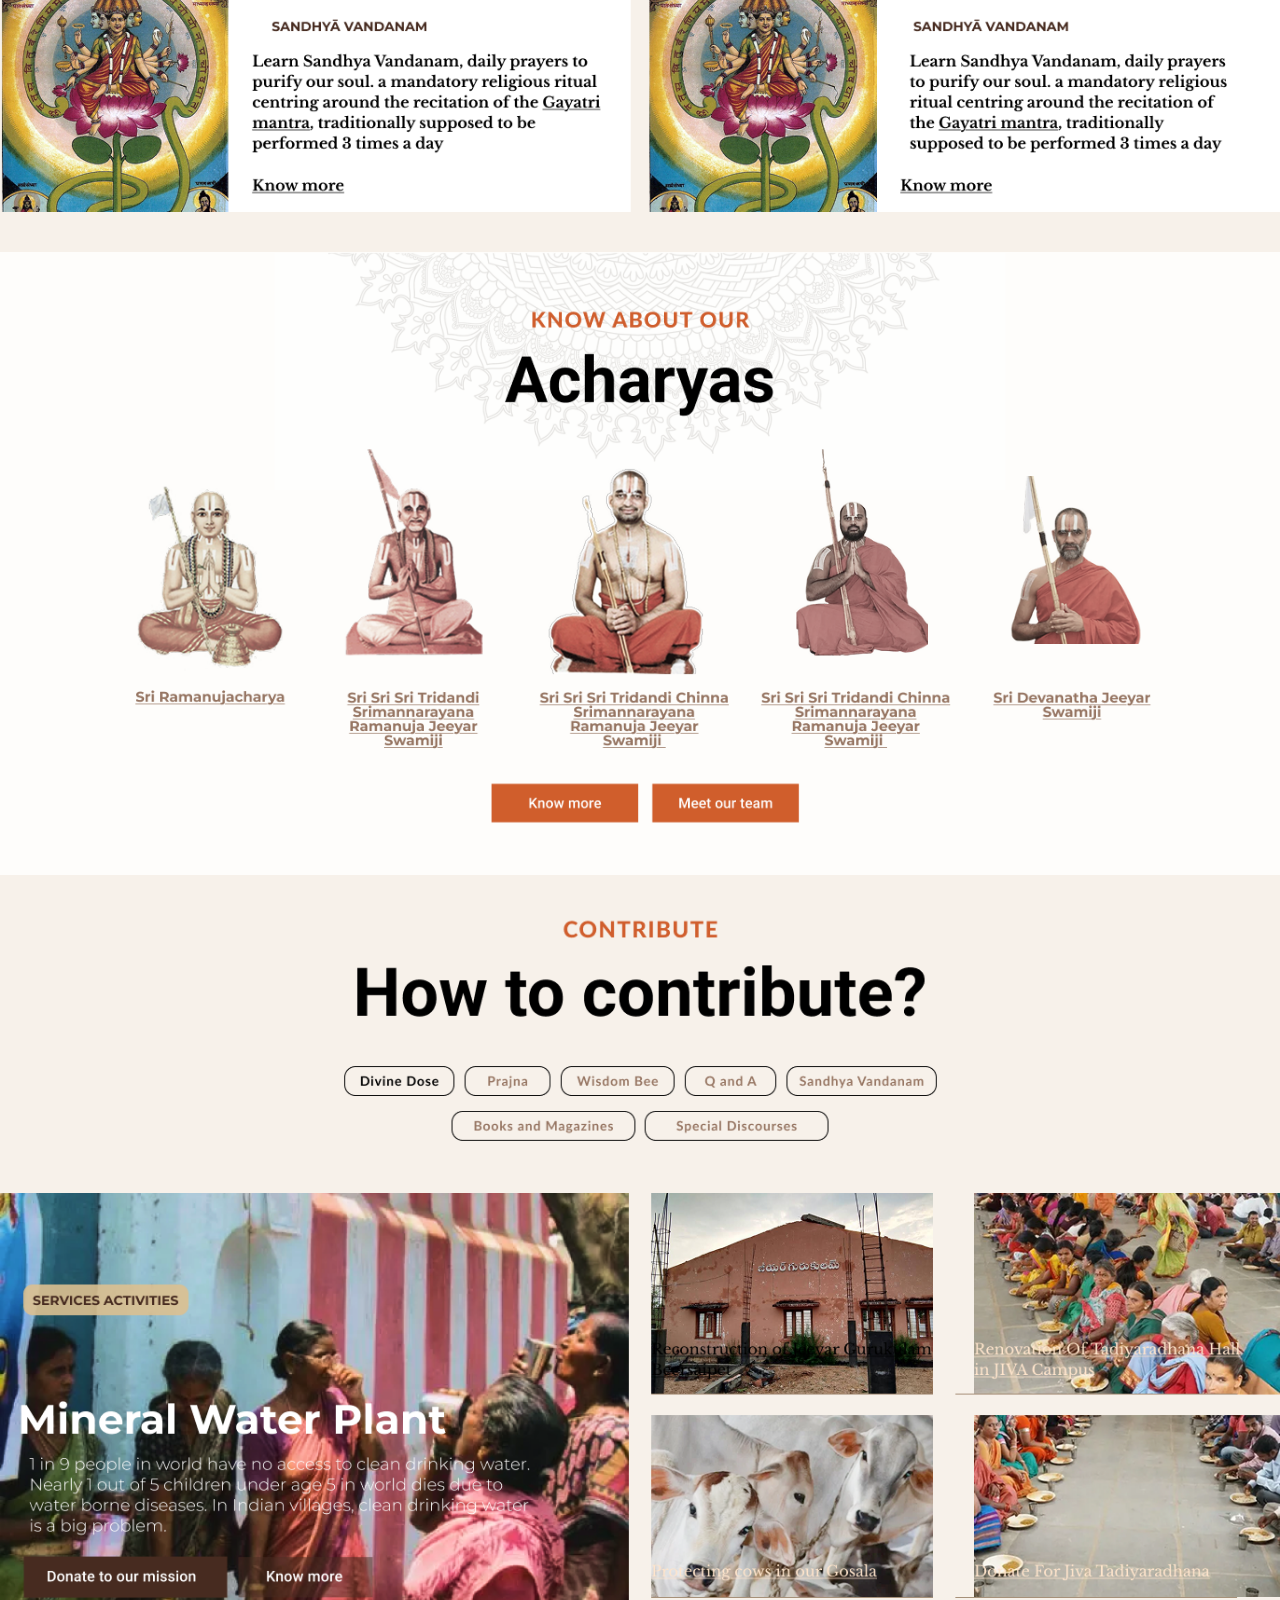
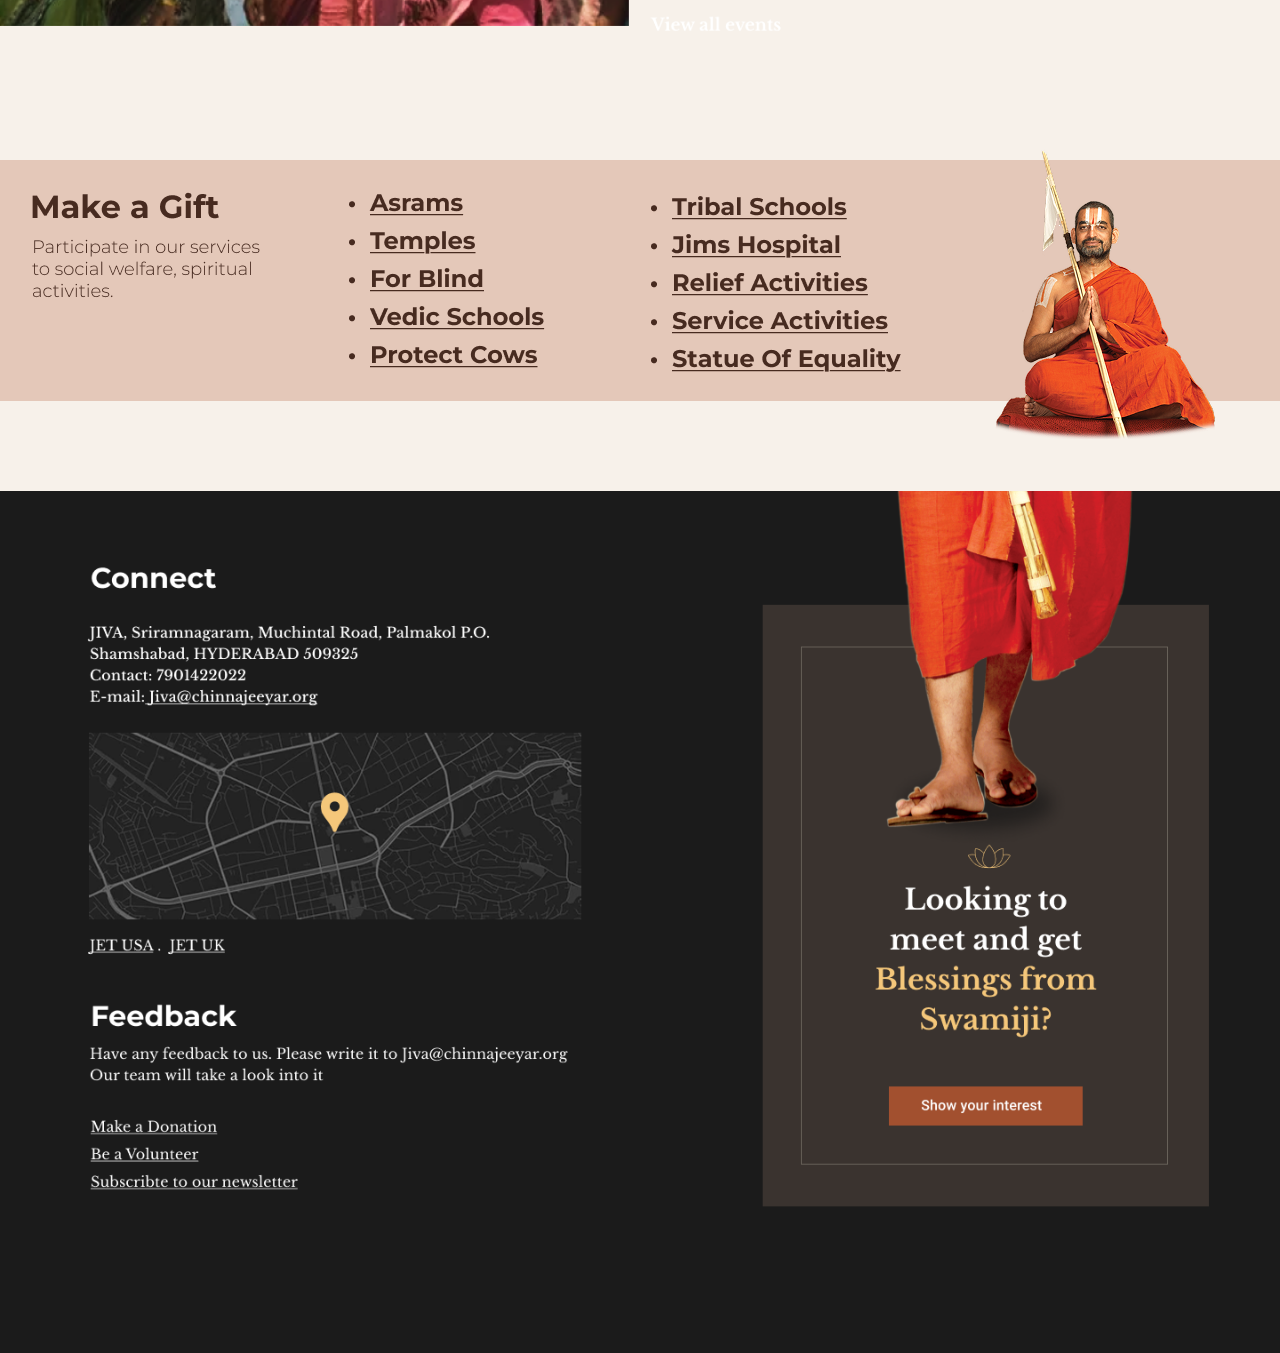
==== commit 61968076: "Add Ask Acharya rich replies, Gita intro page, and embedded chat panel. Introduce Bhagavad Gita intr" ====
--- a/index.html
+++ b/index.html
@@ -28,7 +28,7 @@
           <a href="#">Statue of Equality</a>
           <a href="#">Events &amp; Updates</a>
           <a href="#">About Swamiji</a>
-          <a href="#">Learn</a>
+          <a href="bhagavad-gita-intro.html">Learn</a>
           <a href="#">Contact us</a>
         </nav>
         <p class="site-header__telugu">తెలుగులో చూడండి</p>
@@ -290,6 +290,6 @@
     </div>
   </div>
 
-  <a href="ask-swamiji.html" class="ask-swamiji-fab">Ask Swamiji</a>
+  <a href="ask-swamiji.html" class="ask-swamiji-fab">Ask Acharya</a>
 </body>
 </html>
--- a/styles/homepage.css
+++ b/styles/homepage.css
@@ -411,7 +411,7 @@
   height: auto;
 }
 
-/* Floating "Ask Swamiji" button */
+/* Floating "Ask Acharya" button */
 .ask-swamiji-fab {
   position: fixed;
   right: 1.5rem;
